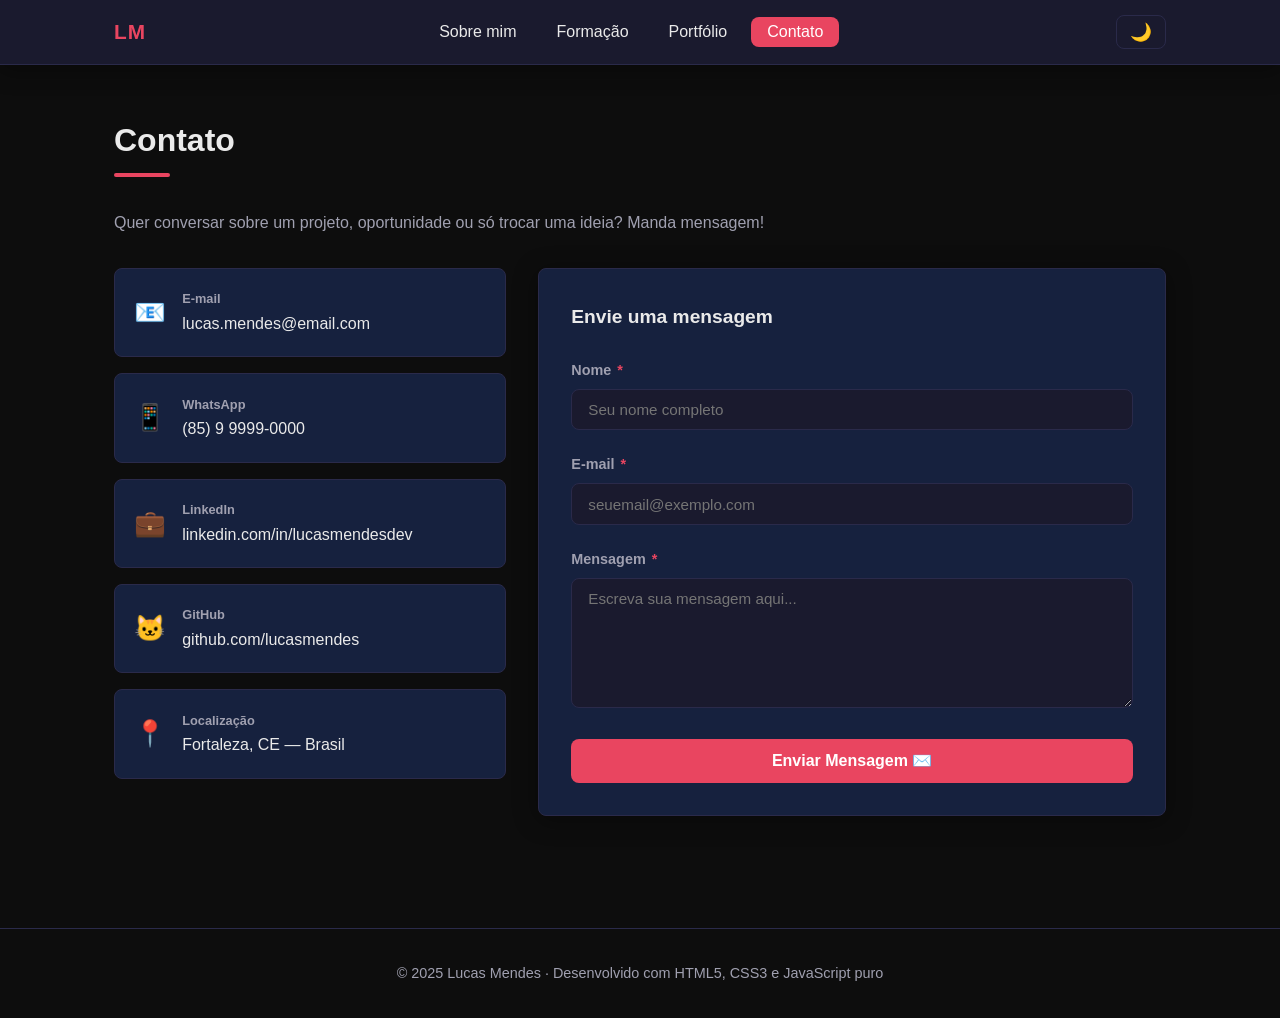
==== contato.html @ 0ef0f7b7 "feat: adiciona portfólio completo - HTML, CSS e JavaScript" ====
<!DOCTYPE html>
<html lang="pt-BR">
<head>
  <meta charset="UTF-8" />
  <meta name="viewport" content="width=device-width, initial-scale=1.0" />
  <title>Lucas Mendes — Contato</title>
  <link rel="stylesheet" href="style.css" />

  <style>
    /* --- Layout de duas colunas --- */
    .contact-grid {
      display: grid;
      grid-template-columns: 1fr 1.6fr;
      gap: 2rem;
      align-items: start;
    }

    @media (max-width: 768px) {
      .contact-grid { grid-template-columns: 1fr; }
    }

    /* --- Informações de contato (coluna esquerda) --- */
    .contact-info { display: flex; flex-direction: column; gap: 1rem; }

    .contact-item {
      background: var(--bg-card);
      border: 1px solid var(--border);
      border-radius: var(--radius);
      padding: 1.2rem;
      display: flex;
      align-items: center;
      gap: 1rem;
      transition: border-color var(--transition);
    }
    .contact-item:hover { border-color: var(--accent); }

    .contact-item-icon { font-size: 1.6rem; flex-shrink: 0; }
    .contact-item-info strong { display: block; font-size: 0.8rem; color: var(--text-muted); }
    .contact-item-info span   { font-weight: 500; }

    /* --- Formulário (coluna direita) --- */
    .form-card {
      background: var(--bg-card);
      border: 1px solid var(--border);
      border-radius: var(--radius);
      padding: 2rem;
      box-shadow: var(--shadow);
    }

    .form-group {
      margin-bottom: 1.4rem;
    }

    label {
      display: block;
      font-size: 0.9rem;
      font-weight: 600;
      margin-bottom: 0.4rem;
      color: var(--text-muted);
    }

    /* Asterisco obrigatório */
    label .required { color: var(--accent); margin-left: 2px; }

    input[type="text"],
    input[type="email"],
    textarea {
      width: 100%;
      background: var(--bg-secondary);
      border: 1px solid var(--border);
      border-radius: var(--radius);
      padding: 0.7rem 1rem;
      color: var(--text-primary);
      font-family: var(--font-main);
      font-size: 0.95rem;
      transition: border-color var(--transition), box-shadow var(--transition);
      outline: none;
    }

    input[type="text"]:focus,
    input[type="email"]:focus,
    textarea:focus {
      border-color: var(--accent);
      box-shadow: 0 0 0 3px rgba(233,69,96,0.2);
    }

    /* Borda vermelha nos campos com erro */
    input.error, textarea.error {
      border-color: var(--error) !important;
      box-shadow: 0 0 0 3px rgba(248,113,113,0.2) !important;
    }

    textarea {
      resize: vertical;
      min-height: 130px;
    }

    /* Mensagem de erro inline */
    .field-error {
      display: none;
      color: var(--error);
      font-size: 0.82rem;
      margin-top: 0.3rem;
    }

    .btn-full {
      width: 100%;
      padding: 0.8rem;
      font-size: 1rem;
    }

    /* --- Modal de confirmação --- */
    .modal-overlay {
      display: none;
      position: fixed;
      inset: 0;
      background: rgba(0,0,0,0.65);
      z-index: 200;
      align-items: center;
      justify-content: center;
    }

    /* Classe adicionada pelo JS para exibir o modal */
    .modal-overlay.show {
      display: flex;
    }

    .modal-box {
      background: var(--bg-card);
      border: 1px solid var(--border);
      border-radius: var(--radius);
      padding: 2.5rem;
      max-width: 420px;
      width: 90%;
      text-align: center;
      box-shadow: var(--shadow);
      animation: scaleIn 0.25s ease;
    }

    @keyframes scaleIn {
      from { transform: scale(0.85); opacity: 0; }
      to   { transform: scale(1);    opacity: 1; }
    }

    .modal-icon  { font-size: 3.5rem; margin-bottom: 1rem; }
    .modal-title { font-size: 1.4rem; font-weight: 700; margin-bottom: 0.5rem; }
    .modal-text  { color: var(--text-muted); margin-bottom: 1.5rem; }
  </style>
</head>
<body>

  <!-- ========== MENU ========== -->
  <header>
    <nav>
      <span class="nav-logo">LM</span>
      <ul class="nav-links" id="nav-links">
        <li><a href="index.html">Sobre mim</a></li>
        <li><a href="formacao.html">Formação</a></li>
        <li><a href="portfolio.html">Portfólio</a></li>
        <li><a href="contato.html" class="active">Contato</a></li>
      </ul>
      <div style="display:flex; gap:0.6rem; align-items:center;">
        <button id="theme-toggle" title="Alternar tema">🌙</button>
        <button id="menu-toggle" aria-label="Abrir menu">☰</button>
      </div>
    </nav>
  </header>

  <!-- ========== CONTEÚDO ========== -->
  <main>
    <h2 class="section-title">Contato</h2>
    <p style="color:var(--text-muted); margin-bottom:2rem;">
      Quer conversar sobre um projeto, oportunidade ou só trocar uma ideia? Manda mensagem!
    </p>

    <div class="contact-grid">

      <!-- Coluna esquerda: informações -->
      <div class="contact-info">
        <div class="contact-item">
          <span class="contact-item-icon">📧</span>
          <div class="contact-item-info">
            <strong>E-mail</strong>
            <span>lucas.mendes@email.com</span>
          </div>
        </div>
        <div class="contact-item">
          <span class="contact-item-icon">📱</span>
          <div class="contact-item-info">
            <strong>WhatsApp</strong>
            <span>(85) 9 9999-0000</span>
          </div>
        </div>
        <div class="contact-item">
          <span class="contact-item-icon">💼</span>
          <div class="contact-item-info">
            <strong>LinkedIn</strong>
            <span>linkedin.com/in/lucasmendesdev</span>
          </div>
        </div>
        <div class="contact-item">
          <span class="contact-item-icon">🐱</span>
          <div class="contact-item-info">
            <strong>GitHub</strong>
            <span>github.com/lucasmendes</span>
          </div>
        </div>
        <div class="contact-item">
          <span class="contact-item-icon">📍</span>
          <div class="contact-item-info">
            <strong>Localização</strong>
            <span>Fortaleza, CE — Brasil</span>
          </div>
        </div>
      </div>

      <!-- Coluna direita: formulário -->
      <div class="form-card">
        <h3 style="margin-bottom:1.5rem; font-size:1.2rem;">Envie uma mensagem</h3>

        <!--
          Substitua SEU_ID_FORMSPREE pelo código gerado em https://formspree.io
          Exemplo: action="https://formspree.io/f/abcd1234"
          É gratuito e não exige servidor próprio.
        -->
        <form id="contact-form" action="https://formspree.io/f/xeedrowe" method="POST" novalidate>

          <!-- Campo: Nome -->
          <div class="form-group">
            <label for="nome">Nome <span class="required">*</span></label>
            <input type="text" id="nome" name="nome"
                   placeholder="Seu nome completo" autocomplete="name" />
            <span class="field-error" id="erro-nome">Por favor, informe seu nome.</span>
          </div>

          <!-- Campo: E-mail -->
          <div class="form-group">
            <label for="email">E-mail <span class="required">*</span></label>
            <input type="email" id="email" name="email"
                   placeholder="seuemail@exemplo.com" autocomplete="email" />
            <span class="field-error" id="erro-email">Informe um e-mail válido (ex: usuario@dominio.com).</span>
          </div>

          <!-- Campo: Mensagem -->
          <div class="form-group">
            <label for="mensagem">Mensagem <span class="required">*</span></label>
            <textarea id="mensagem" name="mensagem"
                      placeholder="Escreva sua mensagem aqui..."></textarea>
            <span class="field-error" id="erro-mensagem">A mensagem não pode ficar em branco.</span>
          </div>

          <button type="submit" class="btn btn-full">Enviar Mensagem ✉️</button>

        </form>
      </div><!-- /form-card -->

    </div><!-- /contact-grid -->
  </main>

  <footer>
    <p>© 2025 Lucas Mendes · Desenvolvido com HTML5, CSS3 e JavaScript puro</p>
  </footer>

  <!-- ========== MODAL DE CONFIRMAÇÃO ========== -->
  <div class="modal-overlay" id="modal" role="dialog" aria-modal="true" aria-labelledby="modal-title">
    <div class="modal-box">
      <div class="modal-icon">✅</div>
      <h3 class="modal-title" id="modal-title">Mensagem enviada!</h3>
      <p class="modal-text">
        Obrigado pelo contato, <strong id="modal-nome"></strong>!<br>
        Responderei em breve no e-mail informado.
      </p>
      <button class="btn" id="modal-close">Fechar</button>
    </div>
  </div>

  <script src="main.js"></script>

  <script>
    /*
     * VALIDAÇÃO E SIMULAÇÃO DE ENVIO DO FORMULÁRIO
     * —————————————————————————————————————————————
     * 1. Impede o envio padrão do HTML.
     * 2. Valida cada campo (vazio, formato de e-mail).
     * 3. Se válido: limpa o formulário e exibe o modal.
     * 4. Ao fechar o modal, o overlay é ocultado.
     */

    const form        = document.getElementById('contact-form');
    const modal       = document.getElementById('modal');
    const modalClose  = document.getElementById('modal-close');
    const modalNome   = document.getElementById('modal-nome');

    /* Utilitário: valida formato básico de e-mail via regex */
    function emailValido(v) {
      return /^[^\s@]+@[^\s@]+\.[^\s@]+$/.test(v.trim());
    }

    /* Mostra ou esconde mensagem de erro de um campo */
    function setError(input, erroId, show) {
      const erroEl = document.getElementById(erroId);
      if (show) {
        input.classList.add('error');
        erroEl.style.display = 'block';
      } else {
        input.classList.remove('error');
        erroEl.style.display = 'none';
      }
    }

    /* Remove erro ao usuário começar a digitar */
    ['nome','email','mensagem'].forEach(id => {
      document.getElementById(id).addEventListener('input', function () {
        setError(this, 'erro-' + id, false);
      });
    });

    /* Intercepta o submit */
    form.addEventListener('submit', async function (e) {
      e.preventDefault(); // impede envio padrão para validar antes

      const nome     = document.getElementById('nome');
      const email    = document.getElementById('email');
      const mensagem = document.getElementById('mensagem');
      const btnEnviar = form.querySelector('button[type="submit"]');

      let valido = true;

      /* Valida nome */
      if (nome.value.trim() === '') {
        setError(nome, 'erro-nome', true);
        valido = false;
      }

      /* Valida e-mail */
      if (!emailValido(email.value)) {
        setError(email, 'erro-email', true);
        valido = false;
      }

      /* Valida mensagem */
      if (mensagem.value.trim() === '') {
        setError(mensagem, 'erro-mensagem', true);
        valido = false;
      }

      if (!valido) return; // para aqui se houver erros

      /*
       * Envia os dados via fetch para o Formspree.
       * O Formspree recebe o POST e encaminha o e-mail
       * para o endereço cadastrado na conta.
       */
      btnEnviar.disabled    = true;
      btnEnviar.textContent = 'Enviando...';

      try {
        const resposta = await fetch(form.action, {
          method:  'POST',
          headers: { 'Accept': 'application/json' },
          body:    new FormData(form)
        });

        if (resposta.ok) {
          /* Sucesso: exibe modal e limpa o formulário */
          modalNome.textContent = nome.value.trim();
          form.reset();
          modal.classList.add('show');
        } else {
          /* Formspree retornou erro (ex: ID inválido) */
          const dados = await resposta.json();
          const msg   = dados?.errors?.map(err => err.message).join(', ')
                        || 'Erro ao enviar. Tente novamente.';
          alert('❌ ' + msg);
        }
      } catch (erro) {
        /* Erro de rede */
        alert('❌ Não foi possível conectar. Verifique sua internet e tente novamente.');
      } finally {
        btnEnviar.disabled    = false;
        btnEnviar.textContent = 'Enviar Mensagem ✉️';
      }
    });

    /* Fecha o modal ao clicar no botão */
    modalClose.addEventListener('click', () => {
      modal.classList.remove('show');
    });

    /* Fecha o modal ao clicar fora da caixa */
    modal.addEventListener('click', (e) => {
      if (e.target === modal) modal.classList.remove('show');
    });
  </script>

</body>
</html>
---- style.css ----
/* =============================================
   PORTFÓLIO PESSOAL — LUCAS MENDES
   Arquivo: style.css
   Descrição: Estilos globais, variáveis de tema,
   layout, tipografia e responsividade.
   ============================================= */

/* ---------- VARIÁVEIS DE TEMA ---------- */
:root {
  --bg-primary:    #0d0d0d;
  --bg-secondary:  #1a1a2e;
  --bg-card:       #16213e;
  --accent:        #e94560;
  --accent-hover:  #c73652;
  --text-primary:  #eaeaea;
  --text-muted:    #a0a0b0;
  --border:        #2a2a4a;
  --success:       #4ade80;
  --error:         #f87171;
  --font-main:     'Segoe UI', Tahoma, Geneva, Verdana, sans-serif;
  --radius:        8px;
  --transition:    0.3s ease;
  --shadow:        0 4px 24px rgba(0,0,0,0.4);
}

/* Tema claro — ativado via JS adicionando .light-mode ao <body> */
body.light-mode {
  --bg-primary:   #f0f2f5;
  --bg-secondary: #ffffff;
  --bg-card:      #ffffff;
  --text-primary: #1a1a2e;
  --text-muted:   #555577;
  --border:       #dde1ec;
  --shadow:       0 4px 24px rgba(0,0,0,0.1);
}

/* ---------- RESET & BASE ---------- */
*, *::before, *::after {
  box-sizing: border-box;
  margin: 0;
  padding: 0;
}

html { scroll-behavior: smooth; }

body {
  background-color: var(--bg-primary);
  color: var(--text-primary);
  font-family: var(--font-main);
  font-size: 16px;
  line-height: 1.7;
  transition: background-color var(--transition), color var(--transition);
}

a {
  color: var(--accent);
  text-decoration: none;
  transition: color var(--transition);
}
a:hover { color: var(--accent-hover); }

img { max-width: 100%; display: block; }

ul { list-style: none; }

/* ---------- NAVEGAÇÃO ---------- */
header {
  position: sticky;
  top: 0;
  z-index: 100;
  background-color: var(--bg-secondary);
  border-bottom: 1px solid var(--border);
  box-shadow: var(--shadow);
}

nav {
  max-width: 1100px;
  margin: 0 auto;
  padding: 0 1.5rem;
  display: flex;
  align-items: center;
  justify-content: space-between;
  height: 64px;
}

/* Logo / nome no menu */
.nav-logo {
  font-size: 1.3rem;
  font-weight: 700;
  color: var(--accent);
  letter-spacing: 1px;
}

/* Links de navegação */
.nav-links {
  display: flex;
  gap: 0.5rem;
}

.nav-links a {
  color: var(--text-primary);
  padding: 0.4rem 1rem;
  border-radius: var(--radius);
  font-weight: 500;
  transition: background var(--transition), color var(--transition);
}

.nav-links a:hover,
.nav-links a.active {
  background-color: var(--accent);
  color: #fff;
}

/* Botão toggle de tema */
#theme-toggle {
  background: none;
  border: 1px solid var(--border);
  color: var(--text-primary);
  padding: 0.35rem 0.8rem;
  border-radius: var(--radius);
  cursor: pointer;
  font-size: 1.1rem;
  transition: border-color var(--transition), background var(--transition);
}
#theme-toggle:hover { border-color: var(--accent); }

/* Botão hambúrguer — visível só em mobile */
#menu-toggle {
  display: none;
  background: none;
  border: none;
  color: var(--text-primary);
  font-size: 1.6rem;
  cursor: pointer;
}

/* ---------- CONTEÚDO PRINCIPAL ---------- */
main {
  max-width: 1100px;
  margin: 0 auto;
  padding: 3rem 1.5rem;
}

/* Título de seção padrão */
.section-title {
  font-size: 2rem;
  font-weight: 700;
  margin-bottom: 2rem;
  position: relative;
  padding-bottom: 0.6rem;
}

.section-title::after {
  content: '';
  position: absolute;
  bottom: 0; left: 0;
  width: 56px; height: 4px;
  background: var(--accent);
  border-radius: 2px;
}

/* ---------- CARDS GENÉRICOS ---------- */
.card {
  background: var(--bg-card);
  border: 1px solid var(--border);
  border-radius: var(--radius);
  padding: 1.5rem;
  box-shadow: var(--shadow);
  transition: transform var(--transition), border-color var(--transition);
}
.card:hover {
  transform: translateY(-4px);
  border-color: var(--accent);
}

/* ---------- TAGS / BADGES ---------- */
.tag {
  display: inline-block;
  background: rgba(233,69,96,0.15);
  color: var(--accent);
  border: 1px solid rgba(233,69,96,0.3);
  padding: 0.2rem 0.7rem;
  border-radius: 20px;
  font-size: 0.8rem;
  font-weight: 600;
}

/* ---------- BOTÃO PADRÃO ---------- */
.btn {
  display: inline-block;
  background: var(--accent);
  color: #fff;
  padding: 0.65rem 1.6rem;
  border-radius: var(--radius);
  font-weight: 600;
  border: none;
  cursor: pointer;
  transition: background var(--transition), transform var(--transition);
}
.btn:hover {
  background: var(--accent-hover);
  transform: translateY(-2px);
  color: #fff;
}

/* ---------- RODAPÉ ---------- */
footer {
  text-align: center;
  padding: 2rem 1rem;
  color: var(--text-muted);
  font-size: 0.9rem;
  border-top: 1px solid var(--border);
  margin-top: 4rem;
}

/* ---------- RESPONSIVIDADE ---------- */
@media (max-width: 768px) {
  /* Esconde links no mobile, mostra hambúrguer */
  .nav-links {
    display: none;
    flex-direction: column;
    position: absolute;
    top: 64px; left: 0; right: 0;
    background: var(--bg-secondary);
    border-bottom: 1px solid var(--border);
    padding: 1rem 1.5rem;
    gap: 0.3rem;
  }

  /* Classe adicionada pelo JS para abrir o menu */
  .nav-links.open { display: flex; }

  #menu-toggle { display: block; }

  .section-title { font-size: 1.6rem; }
}
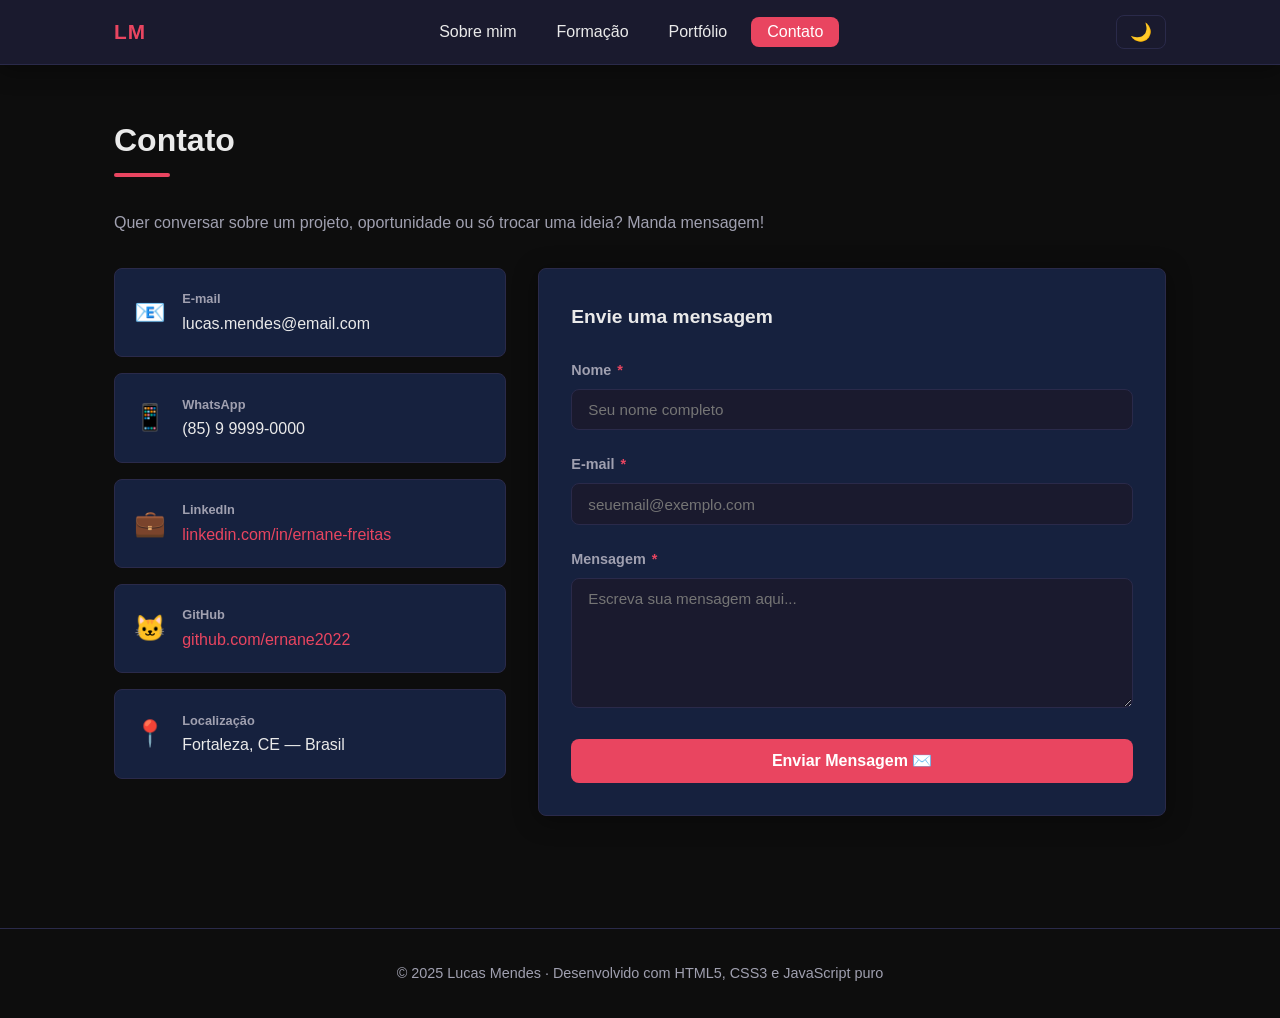
==== commit 8f2e9664: "fix: atualiza LinkedIn com perfil real" ====
--- a/contato.html
+++ b/contato.html
@@ -195,14 +195,14 @@
           <span class="contact-item-icon">💼</span>
           <div class="contact-item-info">
             <strong>LinkedIn</strong>
-            <span>linkedin.com/in/lucasmendesdev</span>
+            <span><a href="https://www.linkedin.com/in/ernane-freitas-473609228/" target="_blank" rel="noopener">linkedin.com/in/ernane-freitas</a></span>
           </div>
         </div>
         <div class="contact-item">
           <span class="contact-item-icon">🐱</span>
           <div class="contact-item-info">
             <strong>GitHub</strong>
-            <span>github.com/lucasmendes</span>
+            <span><a href="https://github.com/ernane2022" target="_blank" rel="noopener">github.com/ernane2022</a></span>
           </div>
         </div>
         <div class="contact-item">
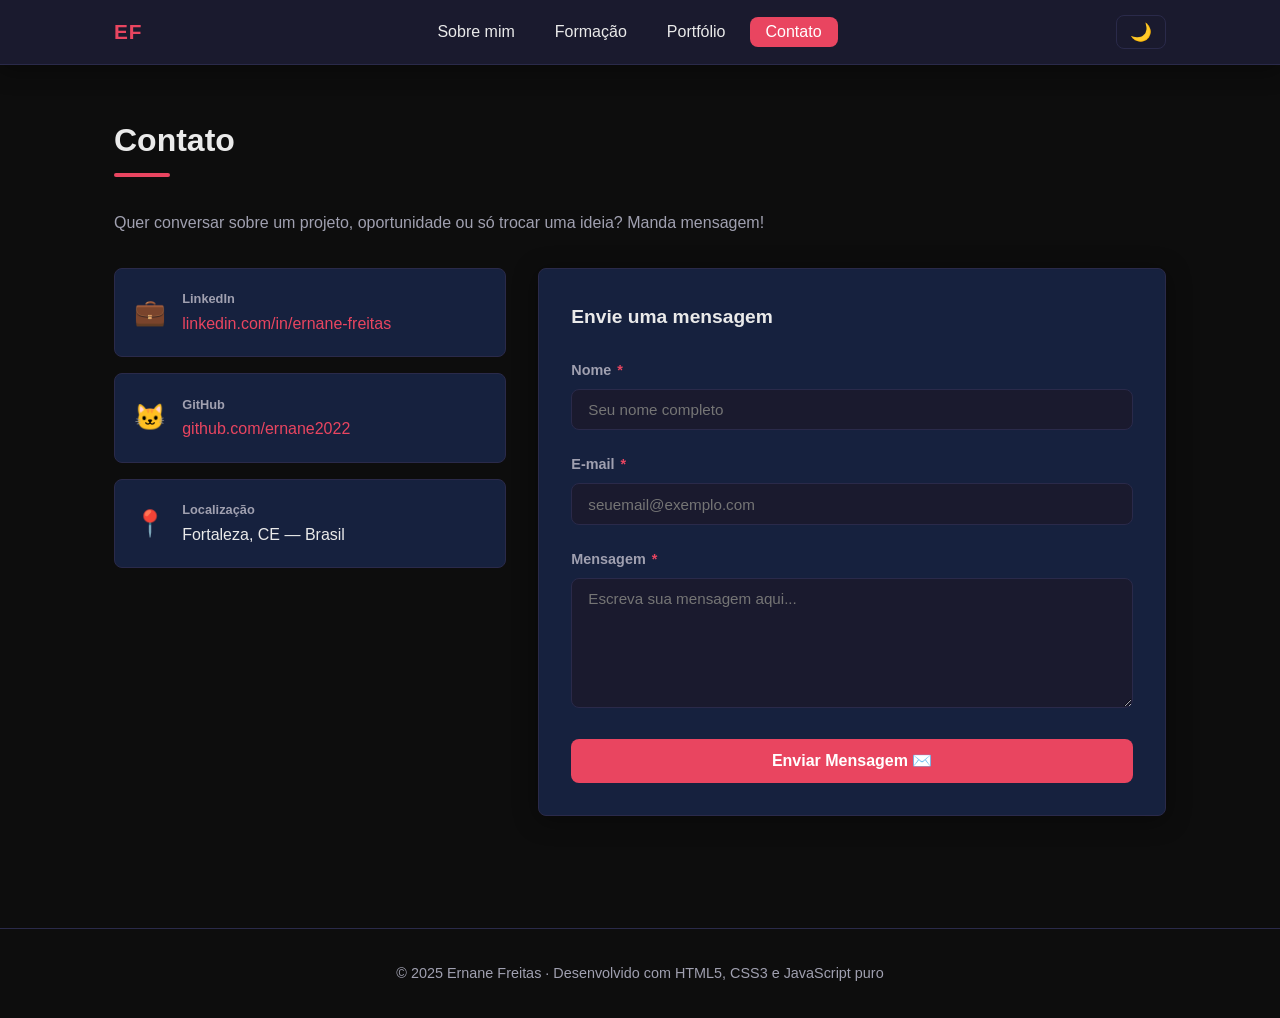
==== commit 80640dd7: "fix: remove cards email/whatsapp, atualiza nome para Ernane Freitas" ====
--- a/contato.html
+++ b/contato.html
@@ -3,11 +3,10 @@
 <head>
   <meta charset="UTF-8" />
   <meta name="viewport" content="width=device-width, initial-scale=1.0" />
-  <title>Lucas Mendes — Contato</title>
+  <title>Ernane Freitas — Contato</title>
   <link rel="stylesheet" href="style.css" />
 
   <style>
-    /* --- Layout de duas colunas --- */
     .contact-grid {
       display: grid;
       grid-template-columns: 1fr 1.6fr;
@@ -19,7 +18,6 @@
       .contact-grid { grid-template-columns: 1fr; }
     }
 
-    /* --- Informações de contato (coluna esquerda) --- */
     .contact-info { display: flex; flex-direction: column; gap: 1rem; }
 
     .contact-item {
@@ -38,7 +36,6 @@
     .contact-item-info strong { display: block; font-size: 0.8rem; color: var(--text-muted); }
     .contact-item-info span   { font-weight: 500; }
 
-    /* --- Formulário (coluna direita) --- */
     .form-card {
       background: var(--bg-card);
       border: 1px solid var(--border);
@@ -47,9 +44,7 @@
       box-shadow: var(--shadow);
     }
 
-    .form-group {
-      margin-bottom: 1.4rem;
-    }
+    .form-group { margin-bottom: 1.4rem; }
 
     label {
       display: block;
@@ -59,7 +54,6 @@
       color: var(--text-muted);
     }
 
-    /* Asterisco obrigatório */
     label .required { color: var(--accent); margin-left: 2px; }
 
     input[type="text"],
@@ -84,18 +78,13 @@
       box-shadow: 0 0 0 3px rgba(233,69,96,0.2);
     }
 
-    /* Borda vermelha nos campos com erro */
     input.error, textarea.error {
       border-color: var(--error) !important;
       box-shadow: 0 0 0 3px rgba(248,113,113,0.2) !important;
     }
 
-    textarea {
-      resize: vertical;
-      min-height: 130px;
-    }
-
-    /* Mensagem de erro inline */
+    textarea { resize: vertical; min-height: 130px; }
+
     .field-error {
       display: none;
       color: var(--error);
@@ -103,13 +92,8 @@
       margin-top: 0.3rem;
     }
 
-    .btn-full {
-      width: 100%;
-      padding: 0.8rem;
-      font-size: 1rem;
-    }
-
-    /* --- Modal de confirmação --- */
+    .btn-full { width: 100%; padding: 0.8rem; font-size: 1rem; }
+
     .modal-overlay {
       display: none;
       position: fixed;
@@ -120,10 +104,7 @@
       justify-content: center;
     }
 
-    /* Classe adicionada pelo JS para exibir o modal */
-    .modal-overlay.show {
-      display: flex;
-    }
+    .modal-overlay.show { display: flex; }
 
     .modal-box {
       background: var(--bg-card);
@@ -152,7 +133,7 @@
   <!-- ========== MENU ========== -->
   <header>
     <nav>
-      <span class="nav-logo">LM</span>
+      <span class="nav-logo">EF</span>
       <ul class="nav-links" id="nav-links">
         <li><a href="index.html">Sobre mim</a></li>
         <li><a href="formacao.html">Formação</a></li>
@@ -175,22 +156,8 @@
 
     <div class="contact-grid">
 
-      <!-- Coluna esquerda: informações -->
+      <!-- Coluna esquerda: apenas LinkedIn e GitHub -->
       <div class="contact-info">
-        <div class="contact-item">
-          <span class="contact-item-icon">📧</span>
-          <div class="contact-item-info">
-            <strong>E-mail</strong>
-            <span>lucas.mendes@email.com</span>
-          </div>
-        </div>
-        <div class="contact-item">
-          <span class="contact-item-icon">📱</span>
-          <div class="contact-item-info">
-            <strong>WhatsApp</strong>
-            <span>(85) 9 9999-0000</span>
-          </div>
-        </div>
         <div class="contact-item">
           <span class="contact-item-icon">💼</span>
           <div class="contact-item-info">
@@ -218,57 +185,46 @@
       <div class="form-card">
         <h3 style="margin-bottom:1.5rem; font-size:1.2rem;">Envie uma mensagem</h3>
 
-        <!--
-          Substitua SEU_ID_FORMSPREE pelo código gerado em https://formspree.io
-          Exemplo: action="https://formspree.io/f/abcd1234"
-          É gratuito e não exige servidor próprio.
-        -->
         <form id="contact-form" action="https://formspree.io/f/xeedrowe" method="POST" novalidate>
 
-          <!-- Campo: Nome -->
           <div class="form-group">
             <label for="nome">Nome <span class="required">*</span></label>
-            <input type="text" id="nome" name="nome"
-                   placeholder="Seu nome completo" autocomplete="name" />
+            <input type="text" id="nome" name="nome" placeholder="Seu nome completo" autocomplete="name" />
             <span class="field-error" id="erro-nome">Por favor, informe seu nome.</span>
           </div>
 
-          <!-- Campo: E-mail -->
           <div class="form-group">
             <label for="email">E-mail <span class="required">*</span></label>
-            <input type="email" id="email" name="email"
-                   placeholder="seuemail@exemplo.com" autocomplete="email" />
+            <input type="email" id="email" name="email" placeholder="seuemail@exemplo.com" autocomplete="email" />
             <span class="field-error" id="erro-email">Informe um e-mail válido (ex: usuario@dominio.com).</span>
           </div>
 
-          <!-- Campo: Mensagem -->
           <div class="form-group">
             <label for="mensagem">Mensagem <span class="required">*</span></label>
-            <textarea id="mensagem" name="mensagem"
-                      placeholder="Escreva sua mensagem aqui..."></textarea>
+            <textarea id="mensagem" name="mensagem" placeholder="Escreva sua mensagem aqui..."></textarea>
             <span class="field-error" id="erro-mensagem">A mensagem não pode ficar em branco.</span>
           </div>
 
           <button type="submit" class="btn btn-full">Enviar Mensagem ✉️</button>
 
         </form>
-      </div><!-- /form-card -->
-
-    </div><!-- /contact-grid -->
+      </div>
+
+    </div>
   </main>
 
   <footer>
-    <p>© 2025 Lucas Mendes · Desenvolvido com HTML5, CSS3 e JavaScript puro</p>
+    <p>© 2025 Ernane Freitas · Desenvolvido com HTML5, CSS3 e JavaScript puro</p>
   </footer>
 
-  <!-- ========== MODAL DE CONFIRMAÇÃO ========== -->
+  <!-- Modal de confirmação -->
   <div class="modal-overlay" id="modal" role="dialog" aria-modal="true" aria-labelledby="modal-title">
     <div class="modal-box">
       <div class="modal-icon">✅</div>
       <h3 class="modal-title" id="modal-title">Mensagem enviada!</h3>
       <p class="modal-text">
         Obrigado pelo contato, <strong id="modal-nome"></strong>!<br>
-        Responderei em breve no e-mail informado.
+        Responderei em breve.
       </p>
       <button class="btn" id="modal-close">Fechar</button>
     </div>
@@ -277,26 +233,15 @@
   <script src="main.js"></script>
 
   <script>
-    /*
-     * VALIDAÇÃO E SIMULAÇÃO DE ENVIO DO FORMULÁRIO
-     * —————————————————————————————————————————————
-     * 1. Impede o envio padrão do HTML.
-     * 2. Valida cada campo (vazio, formato de e-mail).
-     * 3. Se válido: limpa o formulário e exibe o modal.
-     * 4. Ao fechar o modal, o overlay é ocultado.
-     */
-
-    const form        = document.getElementById('contact-form');
-    const modal       = document.getElementById('modal');
-    const modalClose  = document.getElementById('modal-close');
-    const modalNome   = document.getElementById('modal-nome');
-
-    /* Utilitário: valida formato básico de e-mail via regex */
+    const form       = document.getElementById('contact-form');
+    const modal      = document.getElementById('modal');
+    const modalClose = document.getElementById('modal-close');
+    const modalNome  = document.getElementById('modal-nome');
+
     function emailValido(v) {
       return /^[^\s@]+@[^\s@]+\.[^\s@]+$/.test(v.trim());
     }
 
-    /* Mostra ou esconde mensagem de erro de um campo */
     function setError(input, erroId, show) {
       const erroEl = document.getElementById(erroId);
       if (show) {
@@ -308,49 +253,28 @@
       }
     }
 
-    /* Remove erro ao usuário começar a digitar */
     ['nome','email','mensagem'].forEach(id => {
       document.getElementById(id).addEventListener('input', function () {
         setError(this, 'erro-' + id, false);
       });
     });
 
-    /* Intercepta o submit */
     form.addEventListener('submit', async function (e) {
-      e.preventDefault(); // impede envio padrão para validar antes
-
-      const nome     = document.getElementById('nome');
-      const email    = document.getElementById('email');
-      const mensagem = document.getElementById('mensagem');
+      e.preventDefault();
+
+      const nome      = document.getElementById('nome');
+      const email     = document.getElementById('email');
+      const mensagem  = document.getElementById('mensagem');
       const btnEnviar = form.querySelector('button[type="submit"]');
 
       let valido = true;
 
-      /* Valida nome */
-      if (nome.value.trim() === '') {
-        setError(nome, 'erro-nome', true);
-        valido = false;
-      }
-
-      /* Valida e-mail */
-      if (!emailValido(email.value)) {
-        setError(email, 'erro-email', true);
-        valido = false;
-      }
-
-      /* Valida mensagem */
-      if (mensagem.value.trim() === '') {
-        setError(mensagem, 'erro-mensagem', true);
-        valido = false;
-      }
-
-      if (!valido) return; // para aqui se houver erros
-
-      /*
-       * Envia os dados via fetch para o Formspree.
-       * O Formspree recebe o POST e encaminha o e-mail
-       * para o endereço cadastrado na conta.
-       */
+      if (nome.value.trim() === '') { setError(nome, 'erro-nome', true); valido = false; }
+      if (!emailValido(email.value)) { setError(email, 'erro-email', true); valido = false; }
+      if (mensagem.value.trim() === '') { setError(mensagem, 'erro-mensagem', true); valido = false; }
+
+      if (!valido) return;
+
       btnEnviar.disabled    = true;
       btnEnviar.textContent = 'Enviando...';
 
@@ -362,19 +286,15 @@
         });
 
         if (resposta.ok) {
-          /* Sucesso: exibe modal e limpa o formulário */
           modalNome.textContent = nome.value.trim();
           form.reset();
           modal.classList.add('show');
         } else {
-          /* Formspree retornou erro (ex: ID inválido) */
           const dados = await resposta.json();
-          const msg   = dados?.errors?.map(err => err.message).join(', ')
-                        || 'Erro ao enviar. Tente novamente.';
+          const msg   = dados?.errors?.map(err => err.message).join(', ') || 'Erro ao enviar. Tente novamente.';
           alert('❌ ' + msg);
         }
       } catch (erro) {
-        /* Erro de rede */
         alert('❌ Não foi possível conectar. Verifique sua internet e tente novamente.');
       } finally {
         btnEnviar.disabled    = false;
@@ -382,15 +302,8 @@
       }
     });
 
-    /* Fecha o modal ao clicar no botão */
-    modalClose.addEventListener('click', () => {
-      modal.classList.remove('show');
-    });
-
-    /* Fecha o modal ao clicar fora da caixa */
-    modal.addEventListener('click', (e) => {
-      if (e.target === modal) modal.classList.remove('show');
-    });
+    modalClose.addEventListener('click', () => modal.classList.remove('show'));
+    modal.addEventListener('click', (e) => { if (e.target === modal) modal.classList.remove('show'); });
   </script>
 
 </body>
